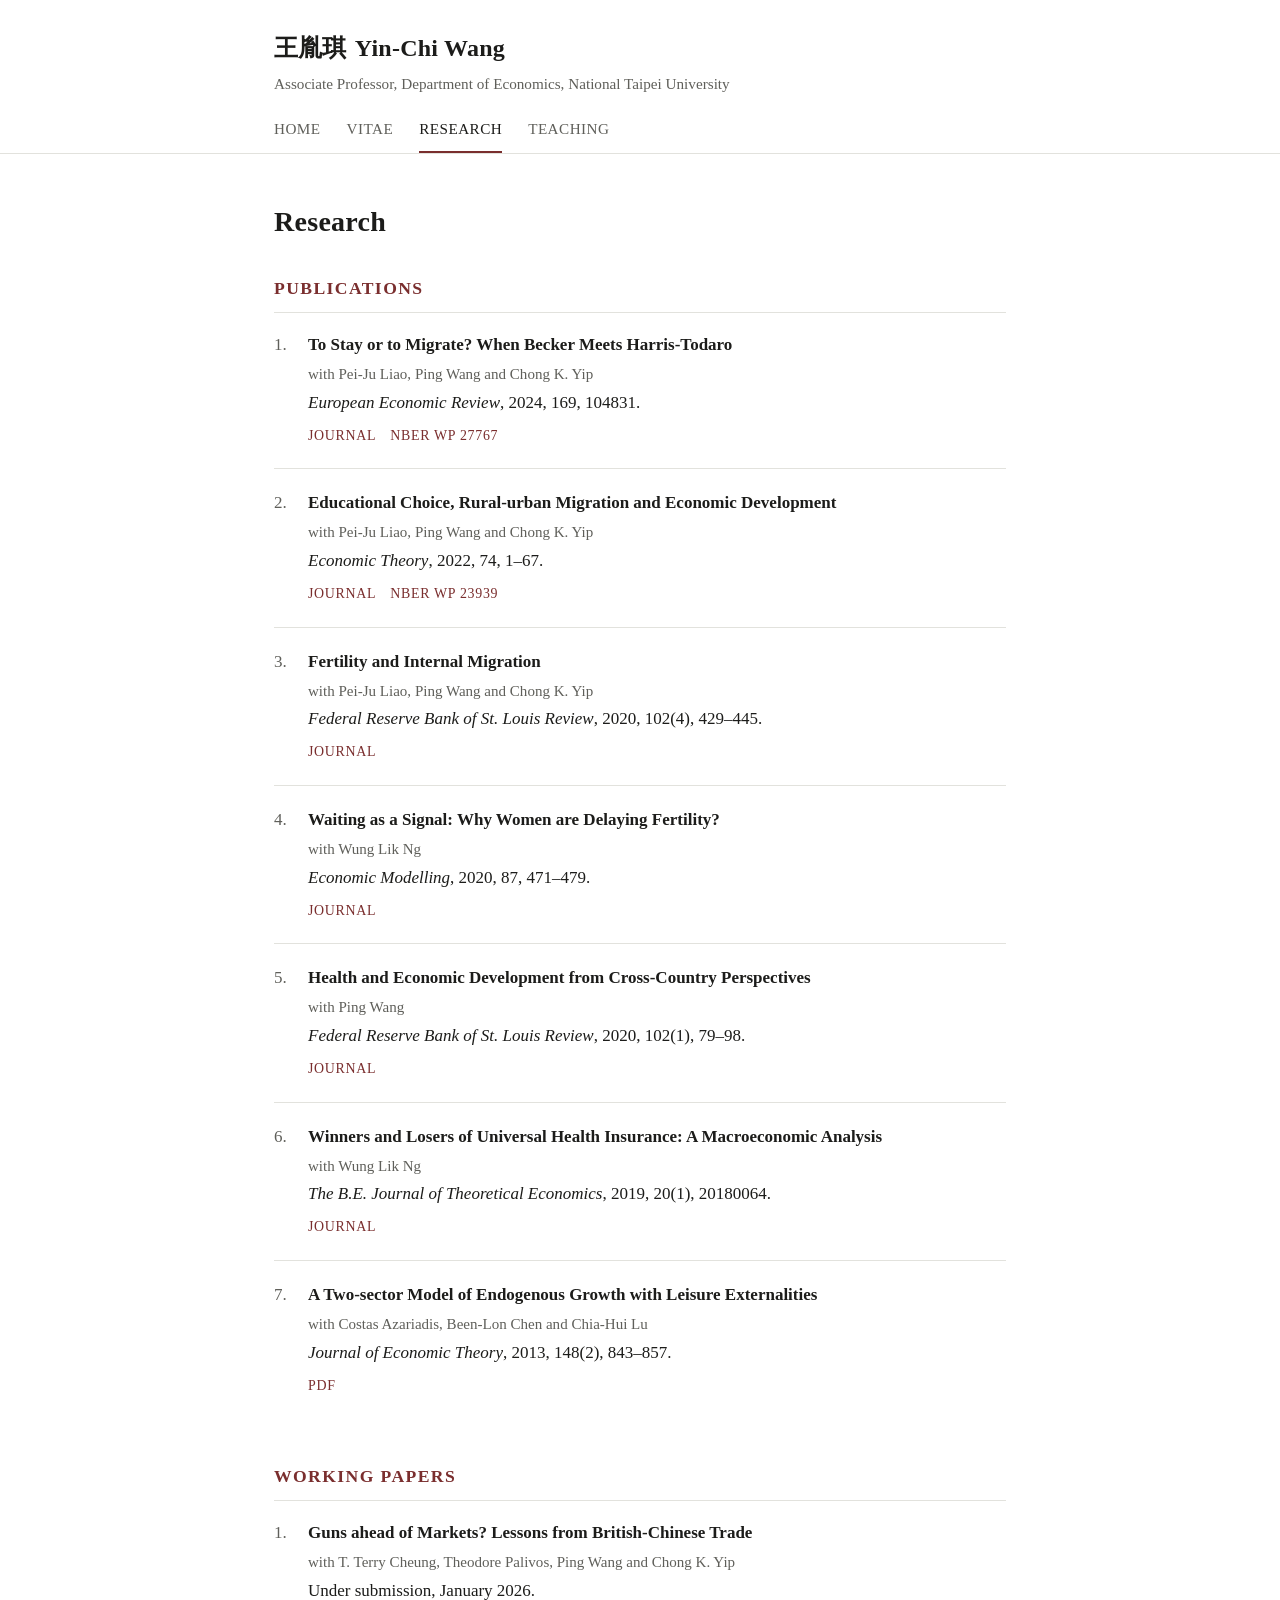
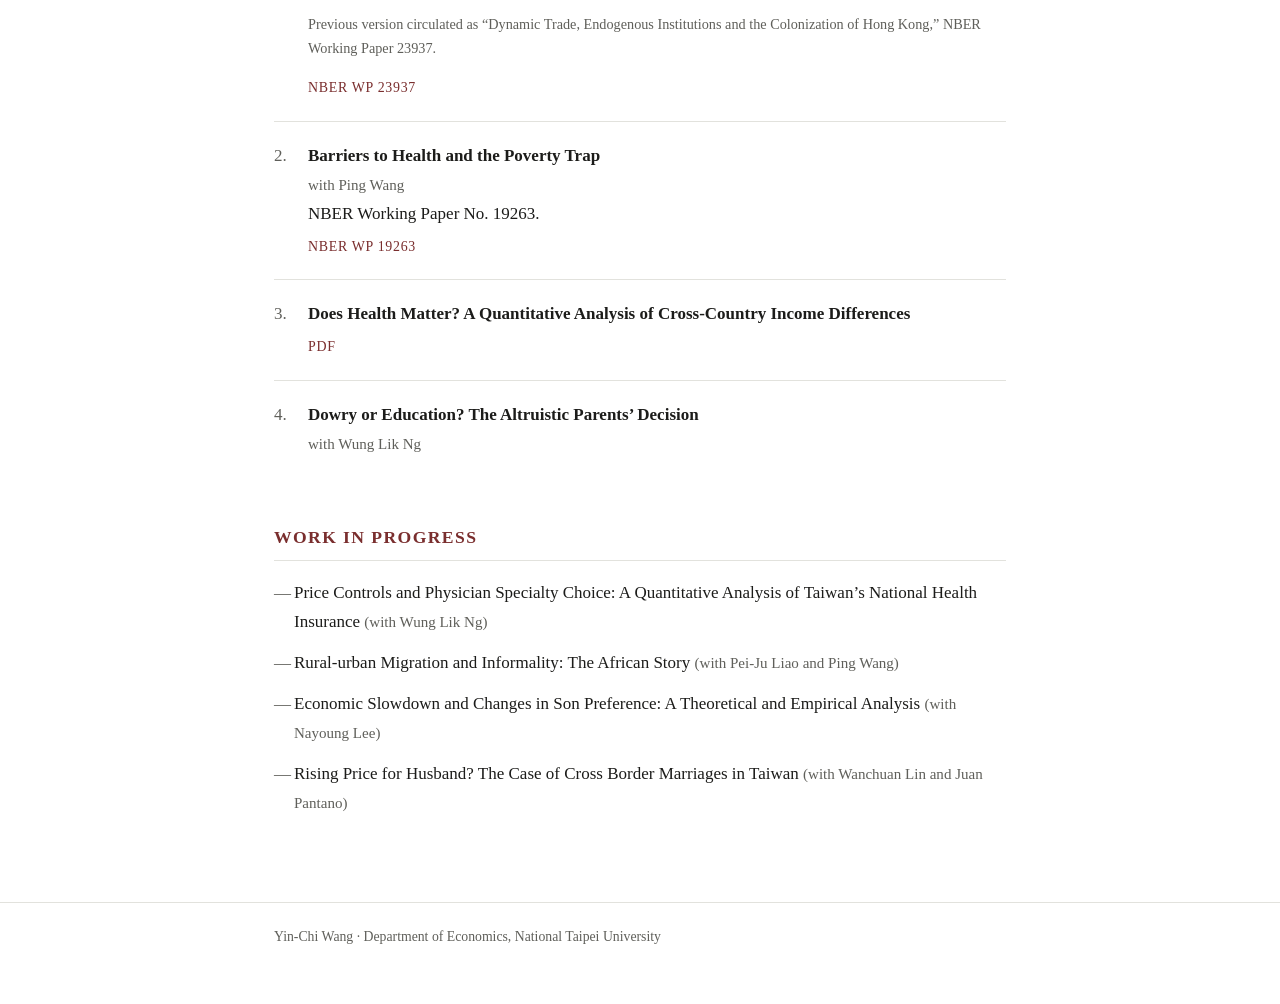
==== research.html @ 78e094cf "Migrate academic website from Weebly to GitHub Pages Static site for Yin-Chi Wang: home, vitae, rese" ====
<!DOCTYPE html>
<html lang="en">
<head>
<meta charset="utf-8">
<meta name="viewport" content="width=device-width, initial-scale=1">
<title>Research | Yin-Chi Wang</title>
<meta name="description" content="Publications, working papers and work in progress by Yin-Chi Wang, National Taipei University.">
<link rel="stylesheet" href="style.css">
</head>
<body>

<header class="site">
  <div class="wrap">
    <p class="site-name"><a href="index.html"><span class="zh">王胤琪</span>Yin-Chi Wang</a></p>
    <p class="site-role">Associate Professor, Department of Economics, National Taipei University</p>
    <nav class="site">
      <ul>
        <li><a href="index.html">Home</a></li>
        <li><a href="vitae.html">Vitae</a></li>
        <li><a href="research.html" aria-current="page">Research</a></li>
        <li><a href="teaching.html">Teaching</a></li>
      </ul>
    </nav>
  </div>
</header>

<main>
  <div class="wrap">

    <h1>Research</h1>

    <h2>Publications</h2>
    <ol class="pubs">

      <li>
        <span class="pub-title">To Stay or to Migrate? When Becker Meets Harris-Todaro</span>
        <span class="pub-authors">with Pei-Ju Liao, Ping Wang and Chong K. Yip</span><br>
        <span class="pub-venue">European Economic Review</span>, 2024, 169, 104831.
        <div class="links">
          <a href="https://www.sciencedirect.com/science/article/abs/pii/S0014292124001600">Journal</a>
          <a href="https://www.nber.org/papers/w27767">NBER WP 27767</a>
        </div>
      </li>

      <li>
        <span class="pub-title">Educational Choice, Rural-urban Migration and Economic Development</span>
        <span class="pub-authors">with Pei-Ju Liao, Ping Wang and Chong K. Yip</span><br>
        <span class="pub-venue">Economic Theory</span>, 2022, 74, 1&ndash;67.
        <div class="links">
          <a href="https://link.springer.com/article/10.1007%2Fs00199-021-01369-2">Journal</a>
          <a href="https://www.nber.org/papers/w23939">NBER WP 23939</a>
        </div>
      </li>

      <li>
        <span class="pub-title">Fertility and Internal Migration</span>
        <span class="pub-authors">with Pei-Ju Liao, Ping Wang and Chong K. Yip</span><br>
        <span class="pub-venue">Federal Reserve Bank of St. Louis Review</span>, 2020, 102(4), 429&ndash;445.
        <div class="links">
          <a href="https://www.stlouisfed.org/publications/review/2020/10/22/fertility-and-internal-migration">Journal</a>
        </div>
      </li>

      <li>
        <span class="pub-title">Waiting as a Signal: Why Women are Delaying Fertility?</span>
        <span class="pub-authors">with Wung Lik Ng</span><br>
        <span class="pub-venue">Economic Modelling</span>, 2020, 87, 471&ndash;479.
        <div class="links">
          <a href="https://www.sciencedirect.com/science/article/abs/pii/S0264999318317516">Journal</a>
        </div>
      </li>

      <li>
        <span class="pub-title">Health and Economic Development from Cross-Country Perspectives</span>
        <span class="pub-authors">with Ping Wang</span><br>
        <span class="pub-venue">Federal Reserve Bank of St. Louis Review</span>, 2020, 102(1), 79&ndash;98.
        <div class="links">
          <a href="https://www.stlouisfed.org/publications/review/2020/01/17/health-and-economic-development-from-cross-country-perspectives">Journal</a>
        </div>
      </li>

      <li>
        <span class="pub-title">Winners and Losers of Universal Health Insurance: A Macroeconomic Analysis</span>
        <span class="pub-authors">with Wung Lik Ng</span><br>
        <span class="pub-venue">The B.E. Journal of Theoretical Economics</span>, 2019, 20(1), 20180064.
        <div class="links">
          <a href="https://doi.org/10.1515/bejte-2018-0064">Journal</a>
        </div>
      </li>

      <li>
        <span class="pub-title">A Two-sector Model of Endogenous Growth with Leisure Externalities</span>
        <span class="pub-authors">with Costas Azariadis, Been-Lon Chen and Chia-Hui Lu</span><br>
        <span class="pub-venue">Journal of Economic Theory</span>, 2013, 148(2), 843&ndash;857.
        <div class="links">
          <a href="files/le_jet2013.pdf">PDF</a>
        </div>
      </li>

    </ol>

    <h2>Working Papers</h2>
    <ol class="pubs">

      <li>
        <span class="pub-title">Guns ahead of Markets? Lessons from British-Chinese Trade</span>
        <span class="pub-authors">with T. Terry Cheung, Theodore Palivos, Ping Wang and Chong K. Yip</span><br>
        Under submission, January 2026.
        <p class="note">
          Previous version circulated as &ldquo;Dynamic Trade, Endogenous Institutions and the
          Colonization of Hong Kong,&rdquo; NBER Working Paper 23937.
        </p>
        <div class="links">
          <a href="https://www.nber.org/system/files/working_papers/w23937/w23937.pdf">NBER WP 23937</a>
        </div>
      </li>

      <li>
        <span class="pub-title">Barriers to Health and the Poverty Trap</span>
        <span class="pub-authors">with Ping Wang</span><br>
        NBER Working Paper No. 19263.
        <div class="links">
          <a href="https://www.nber.org/papers/w19263">NBER WP 19263</a>
        </div>
      </li>

      <li>
        <span class="pub-title">Does Health Matter? A Quantitative Analysis of Cross-Country Income Differences</span>
        <div class="links">
          <a href="files/health-income_difference_jan20_2012.pdf">PDF</a>
        </div>
      </li>

      <li>
        <span class="pub-title">Dowry or Education? The Altruistic Parents&rsquo; Decision</span>
        <span class="pub-authors">with Wung Lik Ng</span>
      </li>

    </ol>

    <h2>Work in Progress</h2>
    <ul class="plain">
      <li>Price Controls and Physician Specialty Choice: A Quantitative Analysis of Taiwan&rsquo;s National Health Insurance <span class="pub-authors">(with Wung Lik Ng)</span></li>
      <li>Rural-urban Migration and Informality: The African Story <span class="pub-authors">(with Pei-Ju Liao and Ping Wang)</span></li>
      <li>Economic Slowdown and Changes in Son Preference: A Theoretical and Empirical Analysis <span class="pub-authors">(with Nayoung Lee)</span></li>
      <li>Rising Price for Husband? The Case of Cross Border Marriages in Taiwan <span class="pub-authors">(with Wanchuan Lin and Juan Pantano)</span></li>
    </ul>

  </div>
</main>

<footer class="site">
  <div class="wrap">
    <p>Yin-Chi Wang &middot; Department of Economics, National Taipei University</p>
  </div>
</footer>

</body>
</html>
---- style.css ----
:root {
  --bg: #ffffff;
  --bg-soft: #f7f7f5;
  --text: #1c1c1a;
  --text-muted: #5f5f5a;
  --rule: #e2e2dd;
  --accent: #7a2e2e;
  --accent-soft: #a34a4a;
  --max: 780px;
}

@media (prefers-color-scheme: dark) {
  :root {
    --bg: #16161a;
    --bg-soft: #1e1e23;
    --text: #e8e8e4;
    --text-muted: #a3a39c;
    --rule: #32323a;
    --accent: #e0a1a1;
    --accent-soft: #c98585;
  }
}

* { box-sizing: border-box; }

body {
  margin: 0;
  background: var(--bg);
  color: var(--text);
  font-family: "Charter", "Georgia", "Songti TC", "Noto Serif TC", serif;
  font-size: 17px;
  line-height: 1.7;
  -webkit-font-smoothing: antialiased;
}

.wrap {
  max-width: var(--max);
  margin: 0 auto;
  padding: 0 24px;
}

/* ---------- Header / nav ---------- */

header.site {
  border-bottom: 1px solid var(--rule);
  padding: 28px 0 0;
}

.site-name {
  font-size: 1.5rem;
  font-weight: 600;
  letter-spacing: 0.01em;
  margin: 0 0 2px;
}

.site-name a { color: var(--text); text-decoration: none; }
.site-name .zh { margin-right: 8px; }

.site-role {
  color: var(--text-muted);
  font-size: 0.95rem;
  margin: 0 0 18px;
}

nav.site ul {
  list-style: none;
  display: flex;
  flex-wrap: wrap;
  gap: 26px;
  margin: 0;
  padding: 0;
}

nav.site a {
  display: inline-block;
  padding-bottom: 10px;
  color: var(--text-muted);
  text-decoration: none;
  font-size: 0.95rem;
  letter-spacing: 0.03em;
  text-transform: uppercase;
  border-bottom: 2px solid transparent;
}

nav.site a:hover { color: var(--text); }

nav.site a[aria-current="page"] {
  color: var(--text);
  border-bottom-color: var(--accent);
}

/* ---------- Typography ---------- */

main { padding: 44px 0 72px; }

h1 {
  font-size: 1.75rem;
  font-weight: 600;
  margin: 0 0 28px;
  letter-spacing: 0.01em;
}

h2 {
  font-size: 1.1rem;
  font-weight: 600;
  text-transform: uppercase;
  letter-spacing: 0.08em;
  color: var(--accent);
  margin: 44px 0 18px;
  padding-bottom: 8px;
  border-bottom: 1px solid var(--rule);
}

h2:first-of-type { margin-top: 0; }

h3 {
  font-size: 1rem;
  font-weight: 600;
  margin: 26px 0 10px;
}

a { color: var(--accent); text-decoration: none; border-bottom: 1px solid transparent; }
a:hover { border-bottom-color: var(--accent-soft); }

p { margin: 0 0 16px; }

/* ---------- Home ---------- */

.intro {
  display: grid;
  grid-template-columns: 220px 1fr;
  gap: 36px;
  align-items: start;
}

.intro img {
  width: 100%;
  border-radius: 3px;
  display: block;
}

.fields dt {
  font-size: 0.82rem;
  text-transform: uppercase;
  letter-spacing: 0.07em;
  color: var(--text-muted);
  margin-top: 14px;
}

.fields dd { margin: 2px 0 0; }
.fields { margin: 0 0 24px; }

.contact {
  background: var(--bg-soft);
  border: 1px solid var(--rule);
  border-radius: 4px;
  padding: 20px 24px;
  font-size: 0.94rem;
}

.contact dl {
  display: grid;
  grid-template-columns: 92px 1fr;
  gap: 6px 16px;
  margin: 0;
}

.contact dt { color: var(--text-muted); }
.contact dd { margin: 0; }

/* ---------- Publication list ---------- */

ol.pubs, ul.plain {
  list-style: none;
  margin: 0;
  padding: 0;
}

ol.pubs > li {
  padding: 0 0 20px 34px;
  margin-bottom: 20px;
  border-bottom: 1px solid var(--rule);
  position: relative;
}

ol.pubs > li:last-child { border-bottom: none; margin-bottom: 0; }

ol.pubs {
  counter-reset: pub;
}

ol.pubs > li::before {
  counter-increment: pub;
  content: counter(pub) ".";
  position: absolute;
  left: 0;
  top: 0;
  color: var(--text-muted);
  font-variant-numeric: tabular-nums;
}

.pub-title { font-weight: 600; display: block; }
.pub-authors { color: var(--text-muted); font-size: 0.94rem; }
.pub-venue { font-style: italic; }

.links {
  margin-top: 6px;
  font-size: 0.87rem;
  display: flex;
  flex-wrap: wrap;
  gap: 14px;
}

.links a {
  text-transform: uppercase;
  letter-spacing: 0.05em;
  font-style: normal;
}

.note {
  color: var(--text-muted);
  font-size: 0.89rem;
  margin-top: 6px;
}

ul.plain > li {
  padding-left: 20px;
  position: relative;
  margin-bottom: 12px;
}

ul.plain > li::before {
  content: "—";
  position: absolute;
  left: 0;
  color: var(--text-muted);
}

/* ---------- Teaching ---------- */

.course-group { margin-bottom: 34px; }

.course-group .where {
  color: var(--text-muted);
  font-size: 0.9rem;
  margin: -4px 0 12px;
}

ul.courses {
  list-style: none;
  margin: 0;
  padding: 0;
  columns: 2;
  column-gap: 36px;
}

ul.courses li {
  break-inside: avoid;
  padding: 5px 0;
  border-bottom: 1px solid var(--rule);
}

.code {
  color: var(--text-muted);
  font-size: 0.85rem;
  font-family: ui-monospace, "SFMono-Regular", Menlo, Consolas, monospace;
  margin-right: 8px;
}

/* ---------- CV button ---------- */

.cv-card {
  background: var(--bg-soft);
  border: 1px solid var(--rule);
  border-radius: 4px;
  padding: 26px 28px;
  text-align: center;
}

.btn {
  display: inline-block;
  background: var(--accent);
  color: #fff;
  padding: 11px 26px;
  border-radius: 3px;
  font-size: 0.95rem;
  letter-spacing: 0.03em;
  border: none;
  margin-top: 6px;
}

.btn:hover { background: var(--accent-soft); border-bottom-color: transparent; }

@media (prefers-color-scheme: dark) {
  .btn { color: #16161a; }
}

/* ---------- Footer ---------- */

footer.site {
  border-top: 1px solid var(--rule);
  padding: 22px 0 40px;
  color: var(--text-muted);
  font-size: 0.86rem;
}

/* ---------- Responsive ---------- */

@media (max-width: 620px) {
  body { font-size: 16px; }
  .intro { grid-template-columns: 1fr; gap: 22px; }
  .intro img { max-width: 200px; }
  .contact dl { grid-template-columns: 1fr; gap: 0 0; }
  .contact dt { margin-top: 10px; font-size: 0.8rem; text-transform: uppercase; letter-spacing: 0.06em; }
  ul.courses { columns: 1; }
  nav.site ul { gap: 18px; }
}
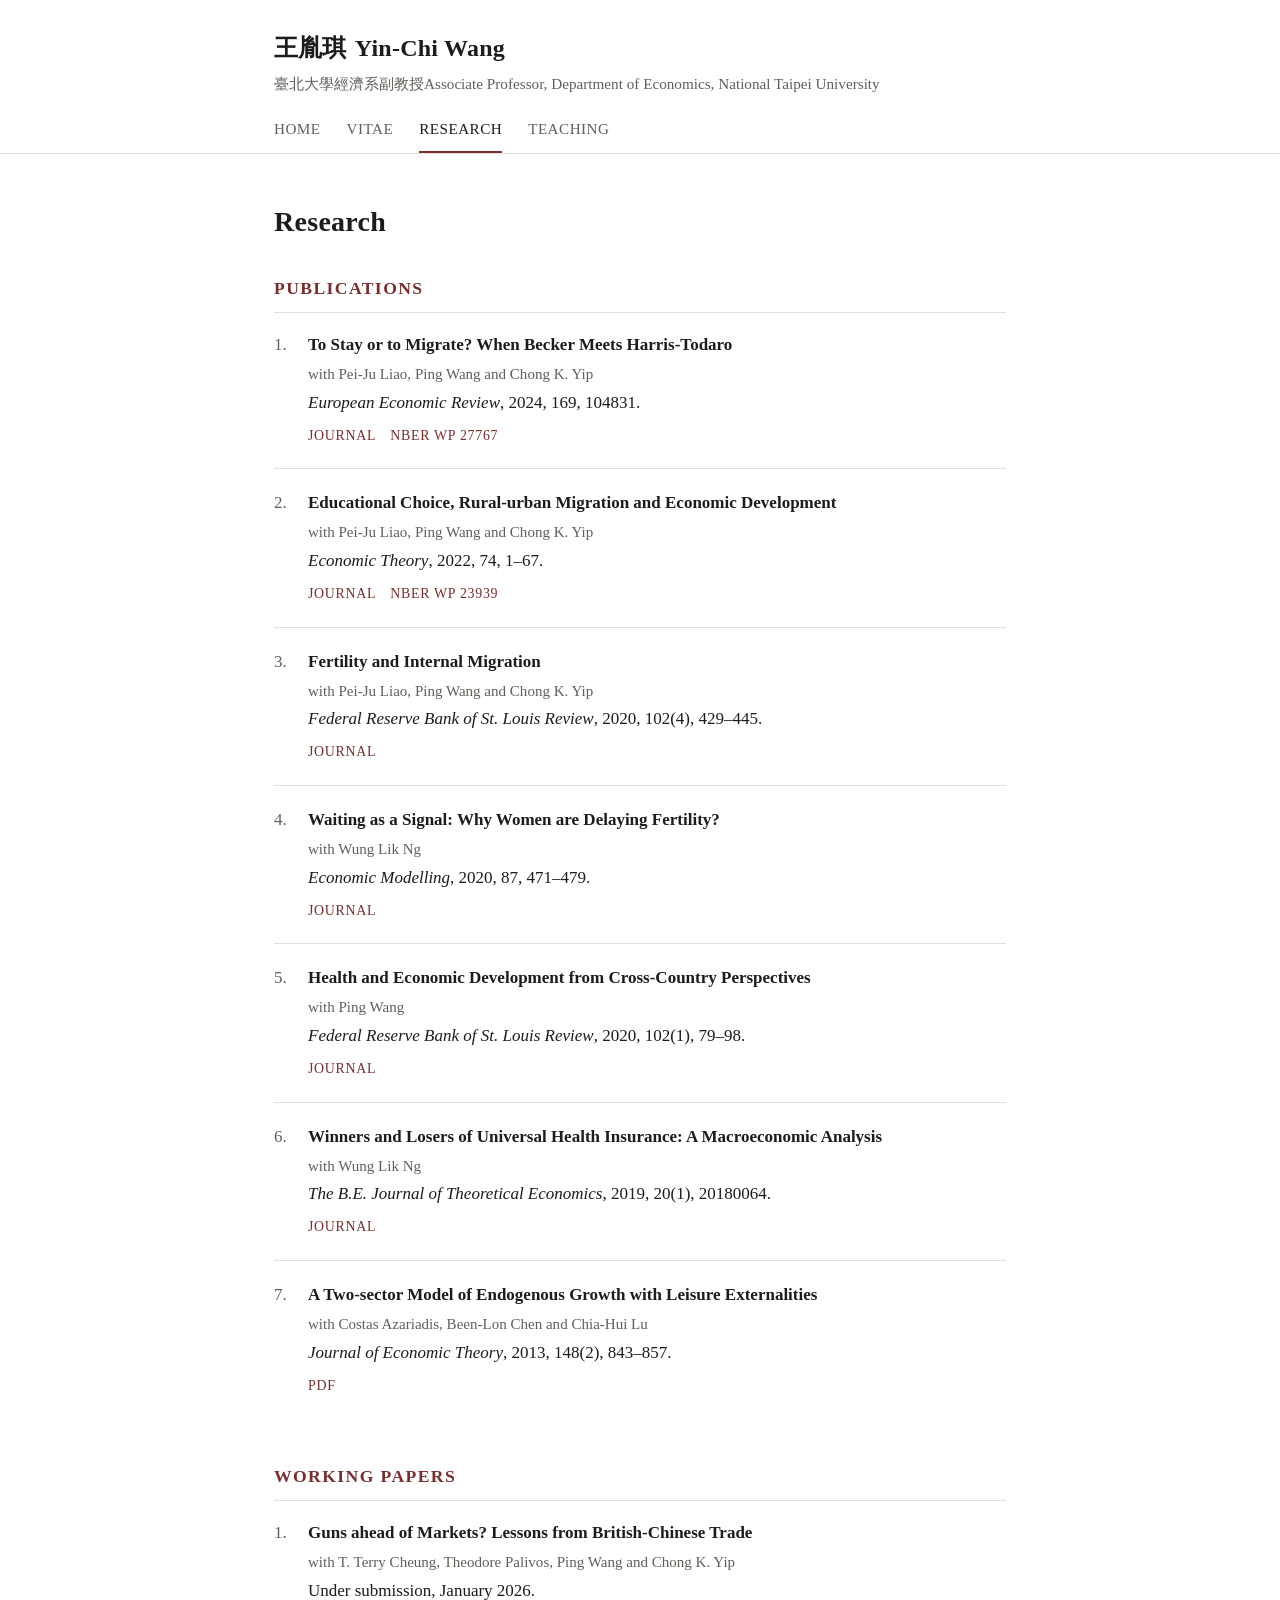
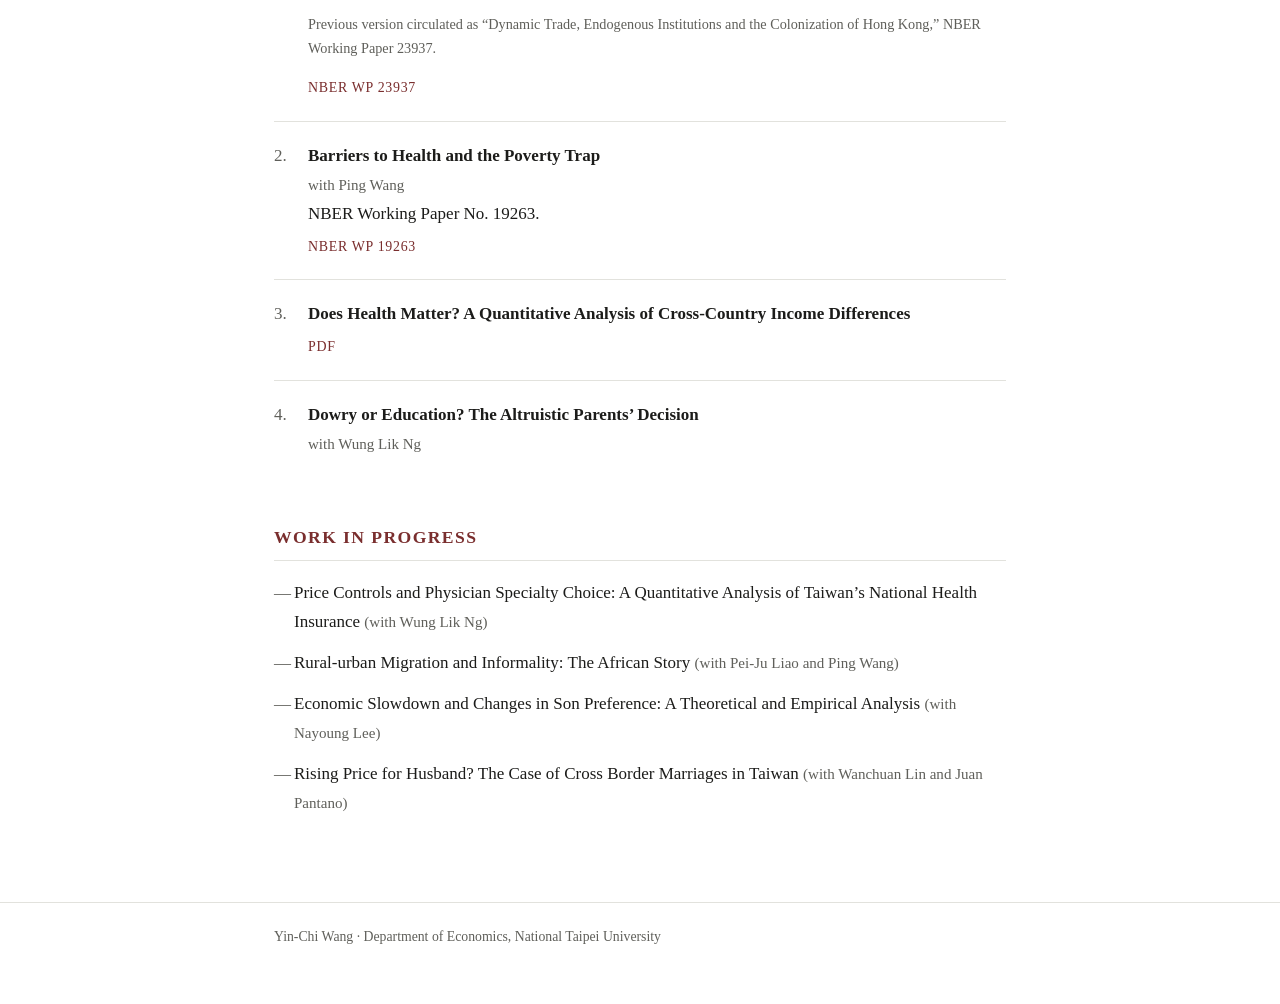
==== commit 5bd8dd7f: "Add Chinese role line under name in header on all pages" ====
--- a/research.html
+++ b/research.html
@@ -12,7 +12,7 @@
 <header class="site">
   <div class="wrap">
     <p class="site-name"><a href="index.html"><span class="zh">王胤琪</span>Yin-Chi Wang</a></p>
-    <p class="site-role">Associate Professor, Department of Economics, National Taipei University</p>
+    <p class="site-role"><span class="zh">臺北大學經濟系副教授</span>Associate Professor, Department of Economics, National Taipei University</p>
     <nav class="site">
       <ul>
         <li><a href="index.html">Home</a></li>
--- a/style.css
+++ b/style.css
@@ -7,18 +7,6 @@
   --accent: #7a2e2e;
   --accent-soft: #a34a4a;
   --max: 780px;
-}
-
-@media (prefers-color-scheme: dark) {
-  :root {
-    --bg: #16161a;
-    --bg-soft: #1e1e23;
-    --text: #e8e8e4;
-    --text-muted: #a3a39c;
-    --rule: #32323a;
-    --accent: #e0a1a1;
-    --accent-soft: #c98585;
-  }
 }
 
 * { box-sizing: border-box; }
@@ -291,10 +279,6 @@
 
 .btn:hover { background: var(--accent-soft); border-bottom-color: transparent; }
 
-@media (prefers-color-scheme: dark) {
-  .btn { color: #16161a; }
-}
-
 /* ---------- Footer ---------- */
 
 footer.site {
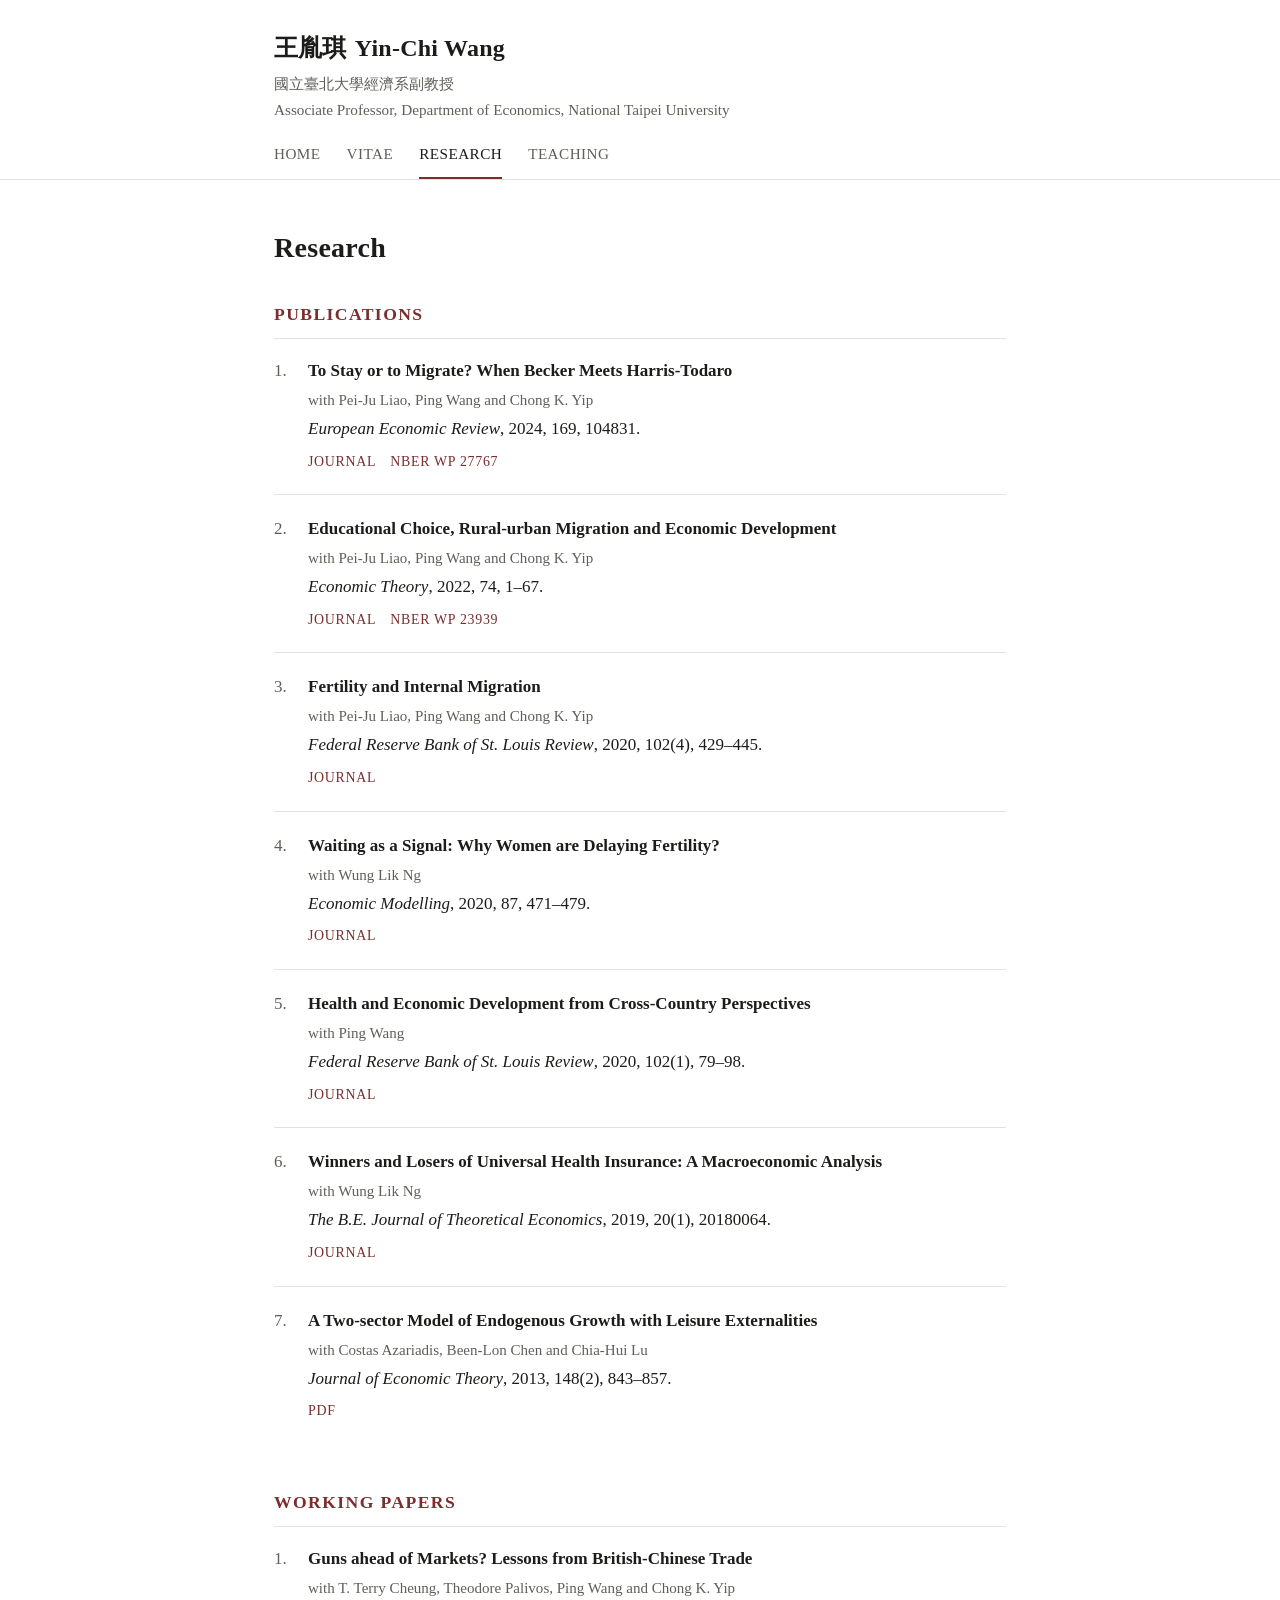
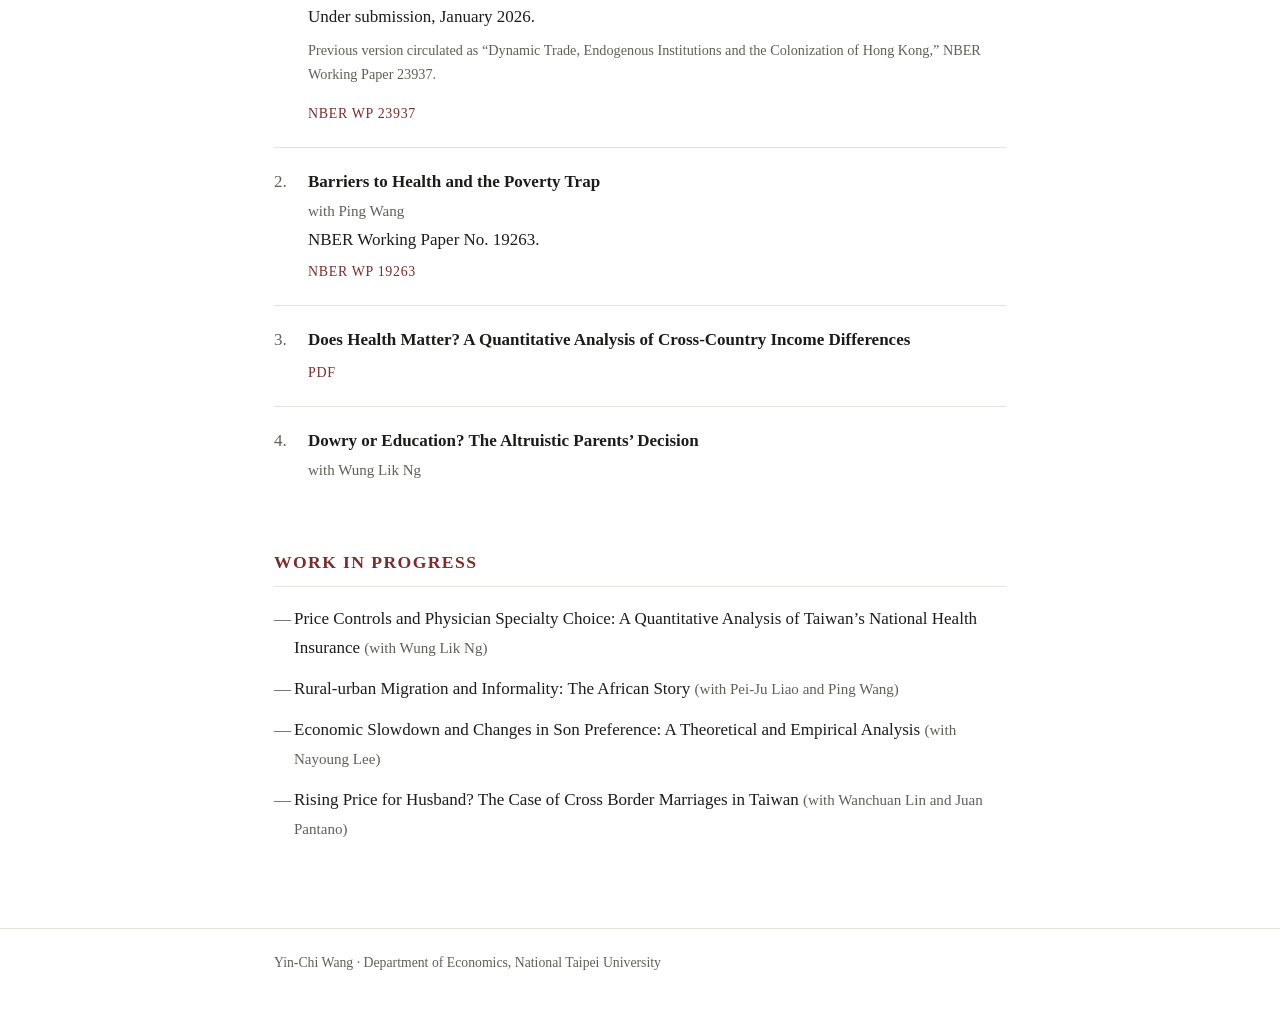
==== commit 2d3991f6: "Update research.html" ====
--- a/research.html
+++ b/research.html
@@ -12,7 +12,7 @@
 <header class="site">
   <div class="wrap">
     <p class="site-name"><a href="index.html"><span class="zh">王胤琪</span>Yin-Chi Wang</a></p>
-    <p class="site-role"><span class="zh">臺北大學經濟系副教授</span>Associate Professor, Department of Economics, National Taipei University</p>
+    <p class="site-role"><span class="zh">國立臺北大學經濟系副教授</span>Associate Professor, Department of Economics, National Taipei University</p>
     <nav class="site">
       <ul>
         <li><a href="index.html">Home</a></li>
--- a/style.css
+++ b/style.css
@@ -49,6 +49,8 @@
   font-size: 0.95rem;
   margin: 0 0 18px;
 }
+
+.site-role .zh { display: block; }
 
 nav.site ul {
   list-style: none;
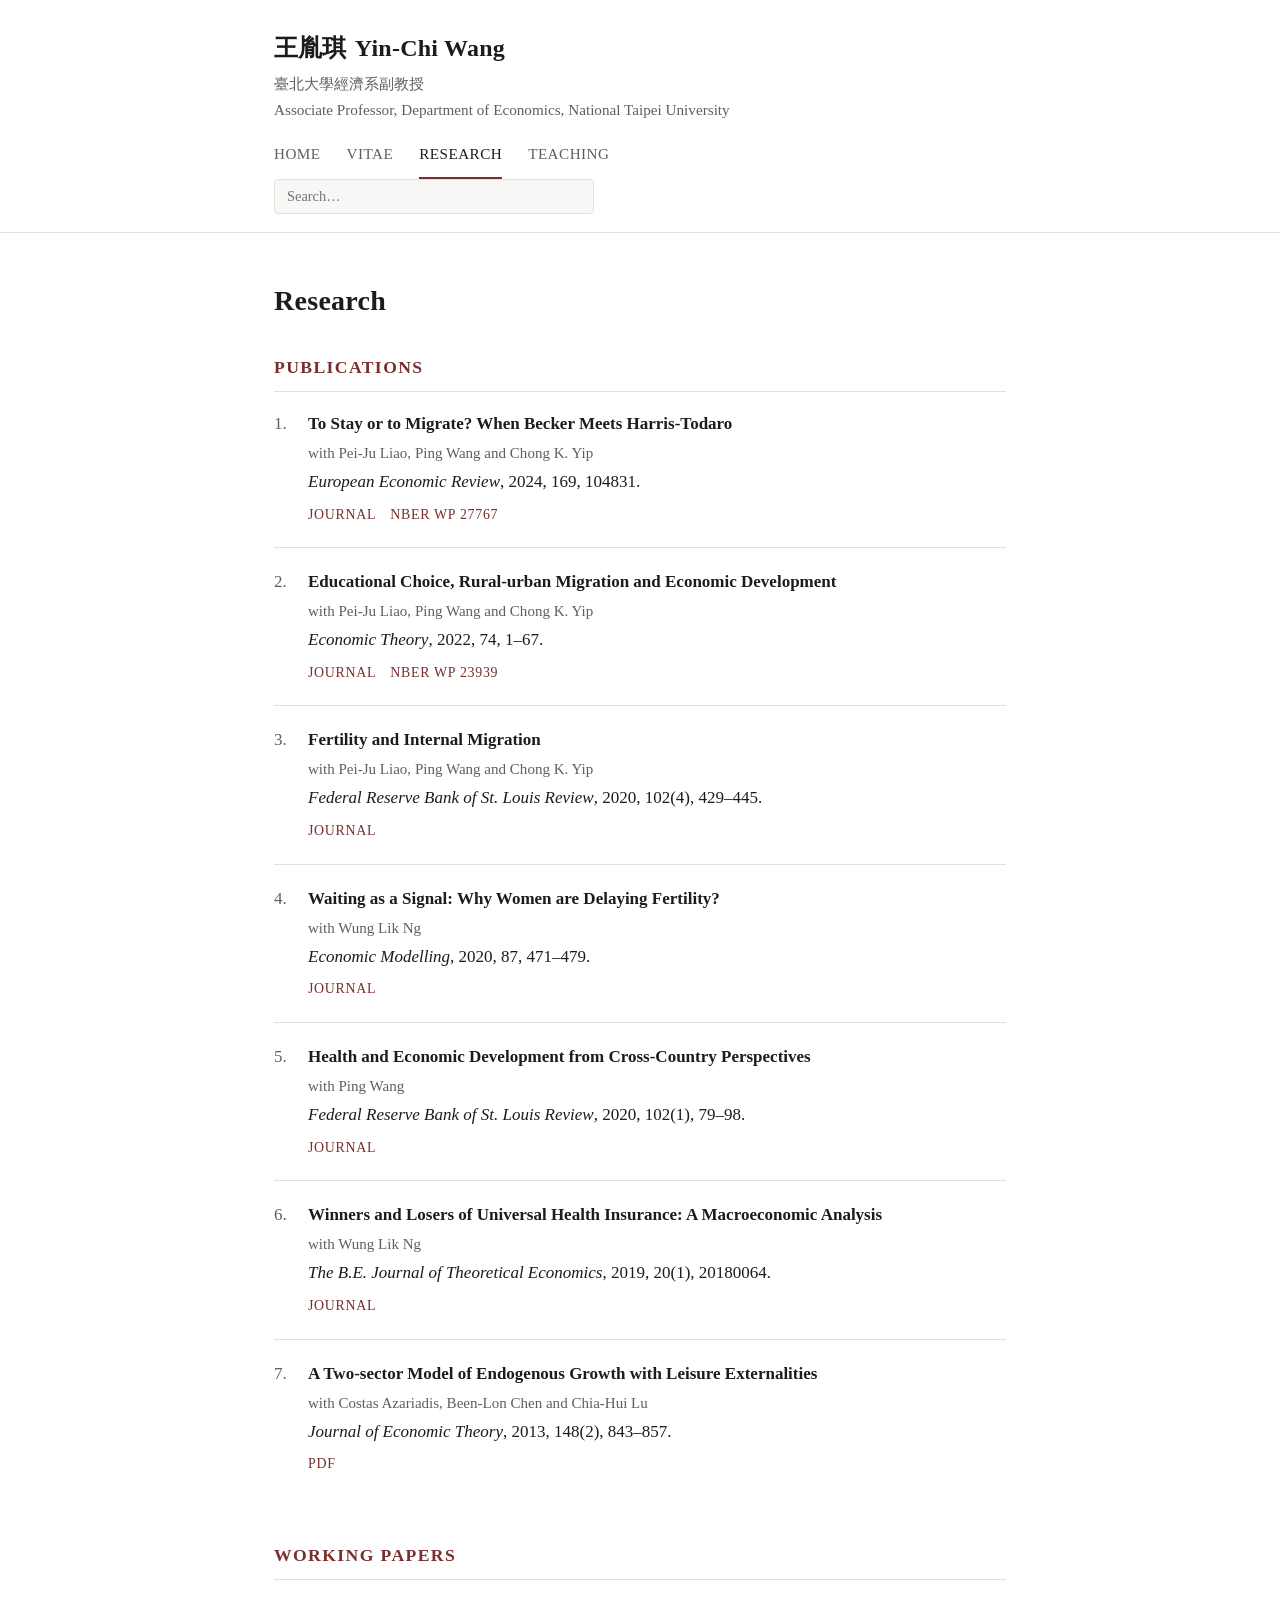
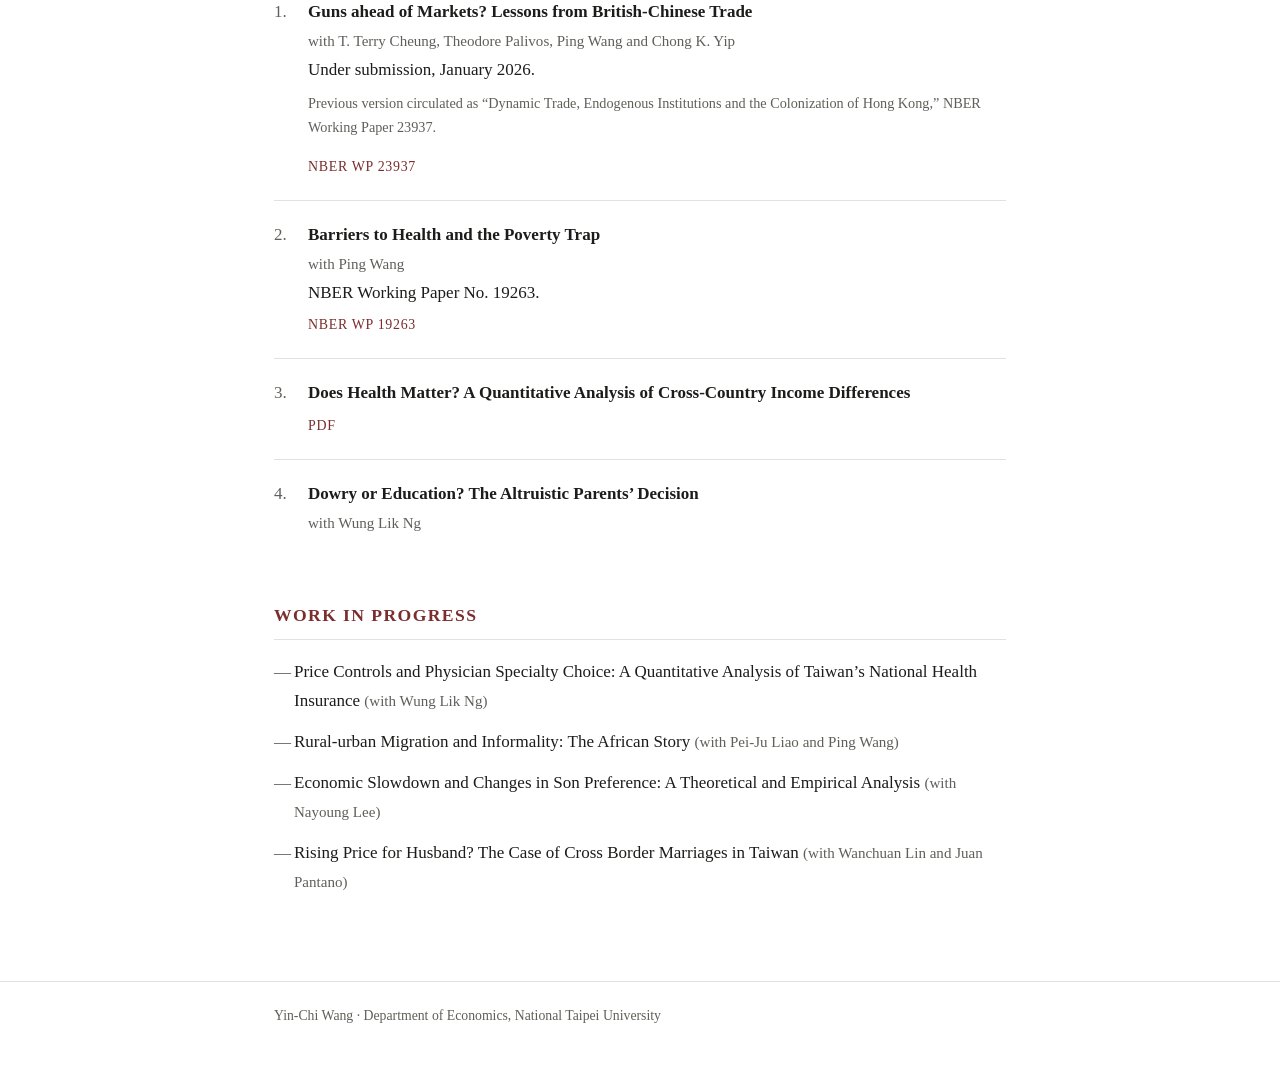
==== commit 4bdfb360: "Add site-wide search Adds a search box in the header on all four pages. search.js fetches and indexe" ====
--- a/research.html
+++ b/research.html
@@ -12,7 +12,7 @@
 <header class="site">
   <div class="wrap">
     <p class="site-name"><a href="index.html"><span class="zh">王胤琪</span>Yin-Chi Wang</a></p>
-    <p class="site-role"><span class="zh">國立臺北大學經濟系副教授</span>Associate Professor, Department of Economics, National Taipei University</p>
+    <p class="site-role"><span class="zh">臺北大學經濟系副教授</span>Associate Professor, Department of Economics, National Taipei University</p>
     <nav class="site">
       <ul>
         <li><a href="index.html">Home</a></li>
@@ -21,15 +21,20 @@
         <li><a href="teaching.html">Teaching</a></li>
       </ul>
     </nav>
+
+    <div class="search-wrap">
+      <input type="search" id="site-search" placeholder="Search…" aria-label="Search this site" autocomplete="off">
+      <div id="search-results" class="search-results" hidden></div>
+    </div>
   </div>
 </header>
 
 <main>
   <div class="wrap">
 
-    <h1>Research</h1>
+    <h1 id="research">Research</h1>
 
-    <h2>Publications</h2>
+    <h2 id="publications">Publications</h2>
     <ol class="pubs">
 
       <li>
@@ -99,7 +104,7 @@
 
     </ol>
 
-    <h2>Working Papers</h2>
+    <h2 id="working-papers">Working Papers</h2>
     <ol class="pubs">
 
       <li>
@@ -138,7 +143,7 @@
 
     </ol>
 
-    <h2>Work in Progress</h2>
+    <h2 id="work-in-progress">Work in Progress</h2>
     <ul class="plain">
       <li>Price Controls and Physician Specialty Choice: A Quantitative Analysis of Taiwan&rsquo;s National Health Insurance <span class="pub-authors">(with Wung Lik Ng)</span></li>
       <li>Rural-urban Migration and Informality: The African Story <span class="pub-authors">(with Pei-Ju Liao and Ping Wang)</span></li>
@@ -155,5 +160,6 @@
   </div>
 </footer>
 
+<script src="search.js" defer></script>
 </body>
 </html>
--- a/style.css
+++ b/style.css
@@ -77,6 +77,78 @@
 nav.site a[aria-current="page"] {
   color: var(--text);
   border-bottom-color: var(--accent);
+}
+
+/* ---------- Search ---------- */
+
+.search-wrap {
+  position: relative;
+  max-width: 320px;
+  margin: 0 0 18px;
+}
+
+#site-search {
+  width: 100%;
+  font-family: inherit;
+  font-size: 0.9rem;
+  color: var(--text);
+  background: var(--bg-soft);
+  border: 1px solid var(--rule);
+  border-radius: 4px;
+  padding: 8px 12px;
+}
+
+#site-search:focus {
+  outline: none;
+  border-color: var(--accent-soft);
+}
+
+.search-results {
+  position: absolute;
+  z-index: 10;
+  top: calc(100% + 6px);
+  left: 0;
+  right: 0;
+  max-height: 60vh;
+  overflow-y: auto;
+  background: var(--bg);
+  border: 1px solid var(--rule);
+  border-radius: 4px;
+  box-shadow: 0 8px 24px rgba(0, 0, 0, 0.1);
+}
+
+.search-result {
+  display: block;
+  padding: 10px 12px;
+  border-bottom: 1px solid var(--rule);
+  text-decoration: none;
+}
+
+.search-result:last-child { border-bottom: none; }
+
+.search-result:hover { background: var(--bg-soft); }
+
+.search-result-heading {
+  display: block;
+  font-size: 0.78rem;
+  text-transform: uppercase;
+  letter-spacing: 0.05em;
+  color: var(--accent);
+  margin-bottom: 3px;
+}
+
+.search-result-snippet {
+  display: block;
+  font-size: 0.88rem;
+  color: var(--text);
+  line-height: 1.5;
+}
+
+.search-empty {
+  margin: 0;
+  padding: 10px 12px;
+  font-size: 0.88rem;
+  color: var(--text-muted);
 }
 
 /* ---------- Typography ---------- */
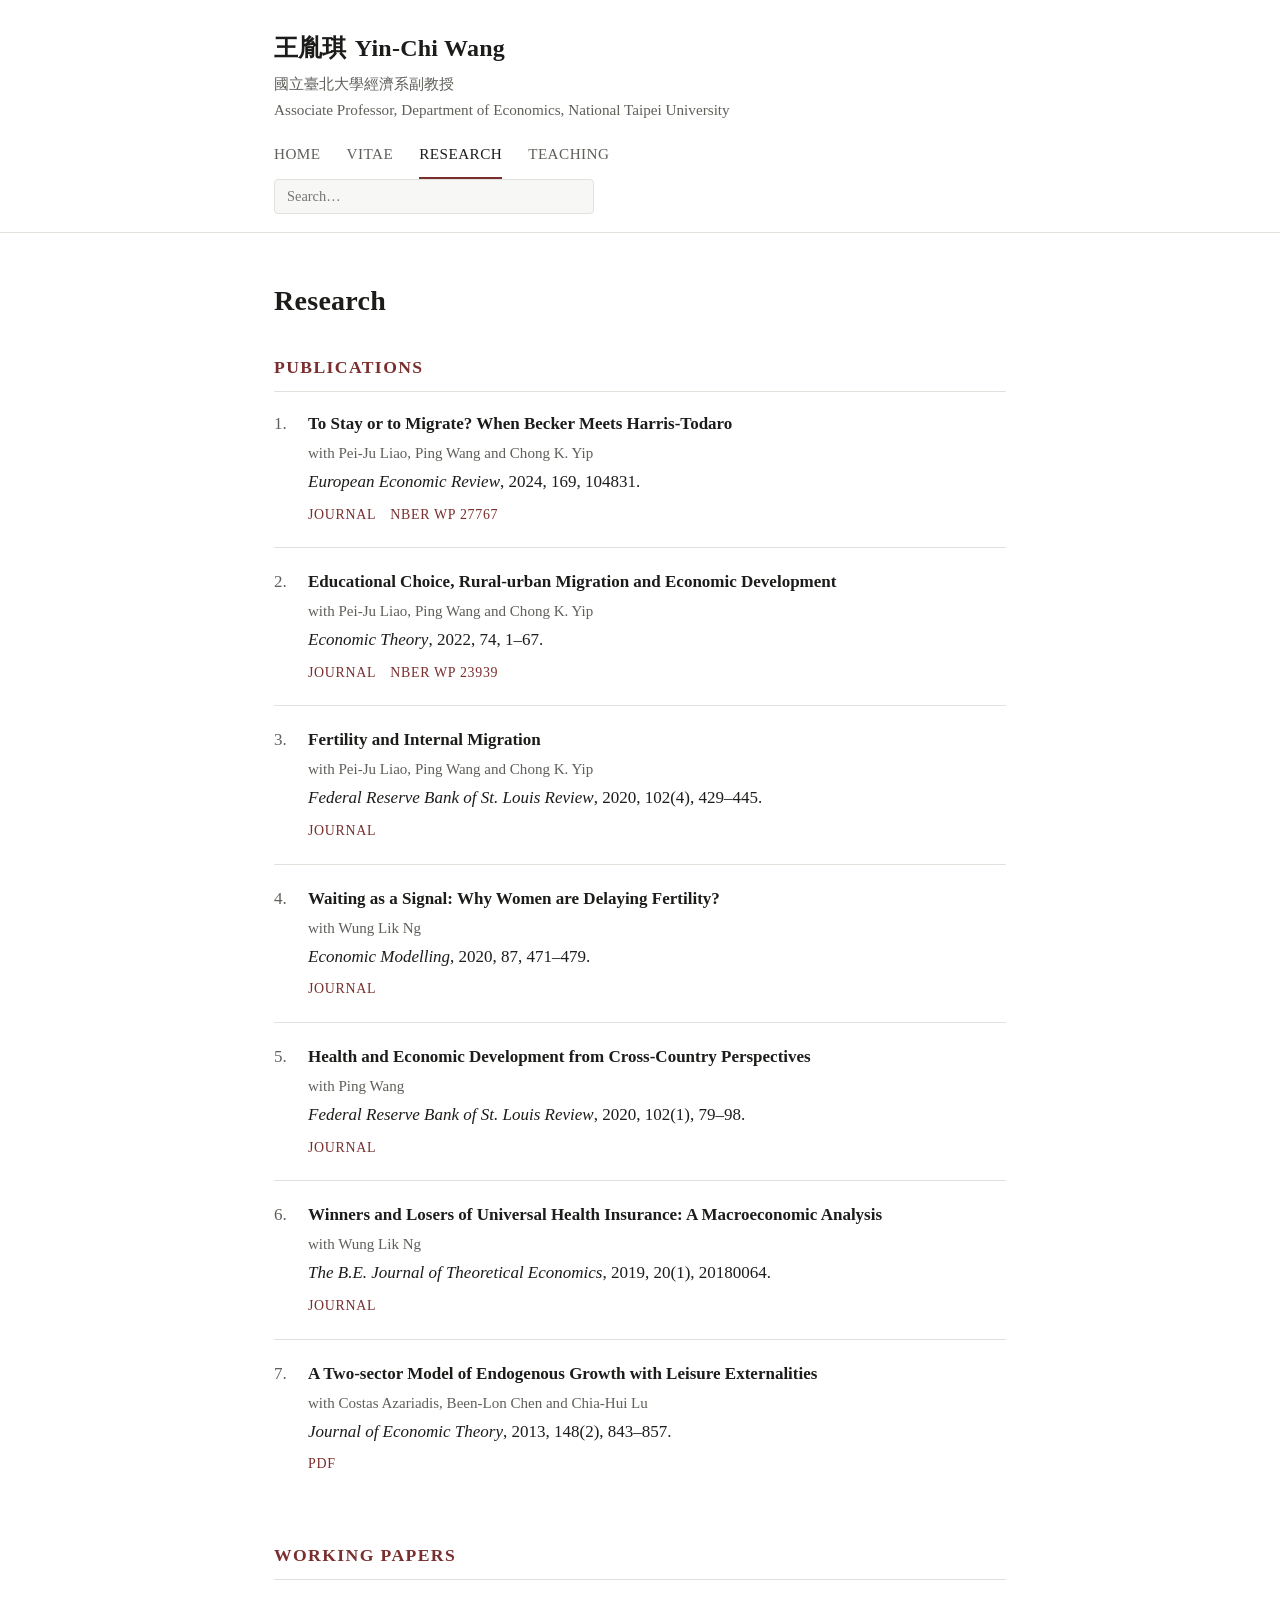
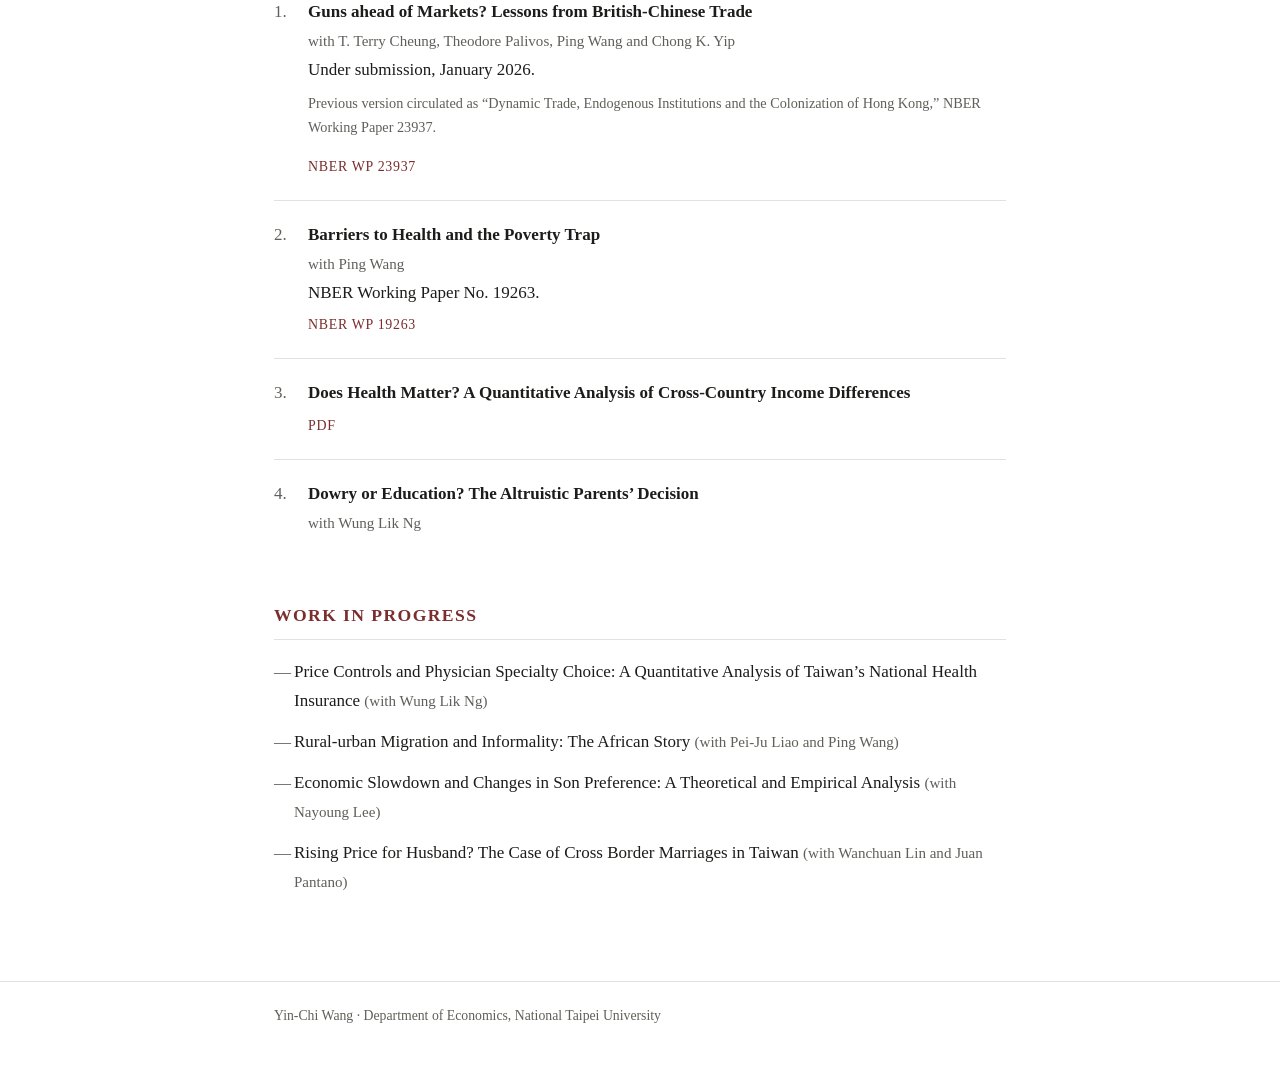
==== commit 4a73e324: "Merge remote-tracking branch 'origin/main'" ====
--- a/research.html
+++ b/research.html
@@ -12,7 +12,7 @@
 <header class="site">
   <div class="wrap">
     <p class="site-name"><a href="index.html"><span class="zh">王胤琪</span>Yin-Chi Wang</a></p>
-    <p class="site-role"><span class="zh">臺北大學經濟系副教授</span>Associate Professor, Department of Economics, National Taipei University</p>
+    <p class="site-role"><span class="zh">國立臺北大學經濟系副教授</span>Associate Professor, Department of Economics, National Taipei University</p>
     <nav class="site">
       <ul>
         <li><a href="index.html">Home</a></li>
